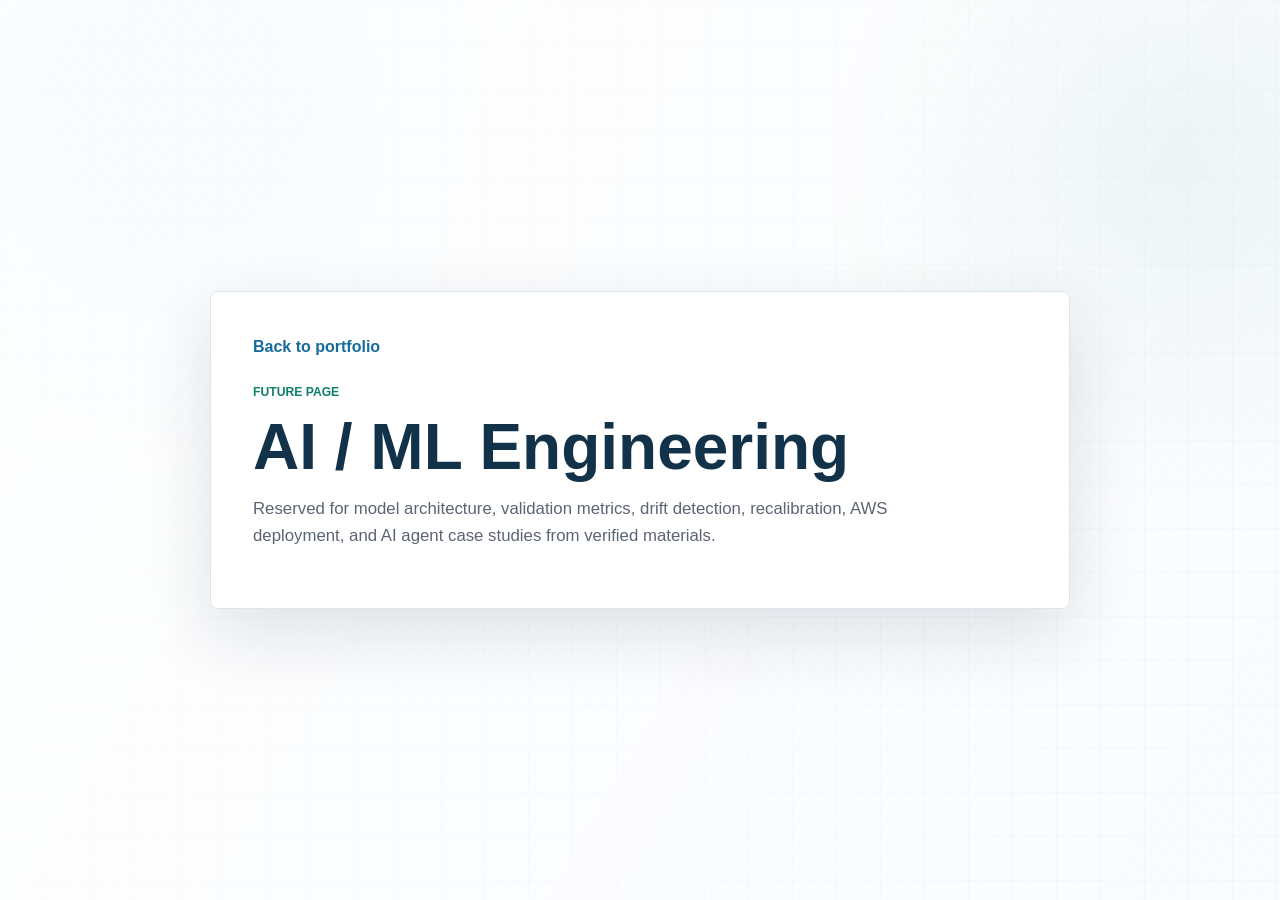
==== pages/ai-ml.html @ 09921981 "Redesign professional portfolio website" ====
<!DOCTYPE html>
<html lang="en">
<head>
  <meta charset="UTF-8" />
  <meta name="viewport" content="width=device-width, initial-scale=1.0" />
  <title>AI / ML Engineering | Jalendar Reddy</title>
  <link rel="stylesheet" href="../styles.css" />
</head>
<body class="detail-page">
  <main class="detail-shell">
    <a class="back-link" href="../index.html#workstreams">Back to portfolio</a>
    <p class="eyebrow">Future page</p>
    <h1>AI / ML Engineering</h1>
    <p>Reserved for model architecture, validation metrics, drift detection, recalibration, AWS deployment, and AI agent case studies from verified materials.</p>
  </main>
</body>
</html>
---- styles.css ----
:root {
  --bg: #f7f9fc;
  --ink: #111827;
  --muted: #5b6472;
  --surface: #ffffff;
  --surface-strong: #eef3f8;
  --line: #dce4ee;
  --navy: #12324a;
  --blue: #176b9c;
  --cyan: #18a4c7;
  --green: #11806a;
  --amber: #c7791f;
  --red: #bd3e43;
  --shadow: 0 24px 70px rgba(16, 37, 58, 0.13);
}

* {
  box-sizing: border-box;
}

html {
  scroll-behavior: smooth;
}

body {
  margin: 0;
  font-family: "Inter", Arial, sans-serif;
  color: var(--ink);
  background:
    radial-gradient(circle at 8% 8%, rgba(24, 164, 199, 0.15), transparent 28%),
    radial-gradient(circle at 92% 18%, rgba(17, 128, 106, 0.12), transparent 25%),
    linear-gradient(90deg, rgba(18, 50, 74, 0.04) 1px, transparent 1px),
    linear-gradient(180deg, rgba(18, 50, 74, 0.04) 1px, transparent 1px),
    var(--bg);
  background-size: auto, auto, 44px 44px, 44px 44px, auto;
  line-height: 1.6;
  overflow-x: hidden;
}

body::before {
  content: "";
  position: fixed;
  inset: 0;
  pointer-events: none;
  background: linear-gradient(120deg, rgba(255, 255, 255, 0.86), rgba(255, 255, 255, 0.38));
  z-index: -1;
}

a {
  color: inherit;
  text-decoration: none;
}

.site-header {
  position: sticky;
  top: 0;
  z-index: 20;
  border-bottom: 1px solid rgba(220, 228, 238, 0.86);
  background: rgba(247, 249, 252, 0.84);
  backdrop-filter: blur(18px);
}

.nav {
  width: min(1200px, calc(100% - 40px));
  min-height: 72px;
  margin: 0 auto;
  display: flex;
  align-items: center;
  justify-content: space-between;
  gap: 24px;
}

.brand {
  display: inline-flex;
  align-items: center;
  gap: 11px;
  color: var(--navy);
  font-weight: 900;
}

.brand-mark {
  width: 38px;
  height: 38px;
  display: grid;
  place-items: center;
  border-radius: 8px;
  color: #fff;
  background: linear-gradient(135deg, var(--navy), var(--blue));
  box-shadow: 0 10px 24px rgba(23, 107, 156, 0.28);
  font-size: 0.82rem;
}

.nav-links {
  display: flex;
  align-items: center;
  gap: 20px;
  color: var(--muted);
  font-size: 0.92rem;
  font-weight: 800;
}

.nav-links a:hover {
  color: var(--blue);
}

.menu-button {
  display: none;
  width: 42px;
  height: 42px;
  border: 1px solid var(--line);
  border-radius: 8px;
  background: var(--surface);
  padding: 10px;
}

.menu-button span {
  display: block;
  height: 2px;
  margin: 5px 0;
  background: var(--navy);
}

.hero {
  width: min(1200px, calc(100% - 40px));
  min-height: calc(100vh - 72px);
  margin: 0 auto;
  padding: 64px 0 44px;
  display: grid;
  grid-template-columns: minmax(0, 1.05fr) minmax(330px, 0.72fr);
  gap: 52px;
  align-items: center;
}

.hero-copy {
  min-width: 0;
}

.eyebrow {
  margin: 0 0 12px;
  color: var(--green);
  font-size: 0.76rem;
  font-weight: 900;
  letter-spacing: 0;
  text-transform: uppercase;
}

h1,
h2,
h3,
p {
  overflow-wrap: anywhere;
}

h1 {
  margin: 0;
  max-width: 900px;
  color: var(--navy);
  font-size: clamp(2.35rem, 5vw, 5rem);
  line-height: 1;
  font-weight: 900;
}

h2 {
  margin: 0;
  color: var(--navy);
  font-size: clamp(1.55rem, 2.8vw, 2.65rem);
  line-height: 1.13;
}

h3 {
  margin: 0;
  color: var(--navy);
  font-size: 1.08rem;
  line-height: 1.25;
}

.hero-summary,
.section-heading p:not(.eyebrow),
.app-copy p {
  color: var(--muted);
}

.hero-summary {
  max-width: 780px;
  margin: 24px 0 0;
  font-size: 1.08rem;
}

.hero-actions {
  display: flex;
  flex-wrap: wrap;
  gap: 12px;
  margin-top: 30px;
}

.btn {
  min-height: 46px;
  display: inline-flex;
  align-items: center;
  justify-content: center;
  padding: 12px 17px;
  border: 1px solid var(--line);
  border-radius: 8px;
  background: #fff;
  color: var(--navy);
  font-weight: 900;
  transition: transform 0.2s ease, box-shadow 0.2s ease, border-color 0.2s ease, background 0.2s ease;
}

.btn:hover {
  transform: translateY(-2px);
  border-color: rgba(23, 107, 156, 0.45);
  box-shadow: var(--shadow);
}

.btn.primary {
  color: #fff;
  border-color: var(--navy);
  background: linear-gradient(135deg, var(--navy), var(--blue));
}

.btn.secondary {
  color: var(--blue);
  background: var(--surface);
}

.btn.ghost {
  color: var(--muted);
}

.portrait-stage {
  min-height: 560px;
  position: relative;
  display: grid;
  place-items: center;
}

.portrait-ring {
  width: min(430px, 86vw);
  aspect-ratio: 0.78;
  padding: 10px;
  border: 1px solid rgba(23, 107, 156, 0.22);
  border-radius: 8px;
  background: linear-gradient(135deg, #fff, #eaf3f8);
  box-shadow: var(--shadow);
  transform: rotate(-1.5deg);
  animation: floatPortrait 7s ease-in-out infinite;
}

.portrait-ring img {
  width: 100%;
  height: 100%;
  display: block;
  object-fit: cover;
  object-position: center 16%;
  border-radius: 8px;
}

.metric-orbit {
  position: absolute;
  width: 150px;
  min-height: 96px;
  padding: 14px;
  border: 1px solid rgba(220, 228, 238, 0.92);
  border-radius: 8px;
  background: rgba(255, 255, 255, 0.94);
  box-shadow: 0 16px 45px rgba(16, 37, 58, 0.16);
}

.metric-orbit strong {
  display: block;
  color: var(--navy);
  font-size: 1.45rem;
  line-height: 1.1;
}

.metric-orbit span {
  display: block;
  margin-top: 7px;
  color: var(--muted);
  font-size: 0.82rem;
  font-weight: 800;
}

.orbit-one {
  top: 88px;
  right: 2px;
  animation: bobOne 6.4s ease-in-out infinite;
}

.orbit-two {
  left: 0;
  bottom: 82px;
  animation: bobTwo 6.8s ease-in-out infinite;
}

.signal-strip,
.section {
  width: min(1200px, calc(100% - 40px));
  margin: 0 auto;
}

.signal-strip {
  display: grid;
  grid-template-columns: repeat(4, minmax(0, 1fr));
  gap: 14px;
  padding: 12px 0 42px;
}

.signal-item,
.workstream-card,
.role-card,
.skill-card,
.credential-card,
.repo-card,
.commit-panel,
.app-showcase,
.contact-panel {
  border: 1px solid rgba(220, 228, 238, 0.94);
  border-radius: 8px;
  background: rgba(255, 255, 255, 0.92);
  box-shadow: var(--shadow);
}

.signal-item {
  min-height: 132px;
  padding: 18px;
}

.signal-item span {
  display: block;
  color: var(--blue);
  font-size: 1.7rem;
  line-height: 1.1;
  font-weight: 900;
}

.signal-item p {
  margin: 10px 0 0;
  color: var(--muted);
  font-size: 0.9rem;
  font-weight: 700;
}

.section {
  padding: 74px 0;
}

.section-heading {
  max-width: 830px;
  margin-bottom: 28px;
}

.section-heading p:not(.eyebrow) {
  margin: 15px 0 0;
}

.workstream-grid,
.repo-grid {
  display: grid;
  grid-template-columns: repeat(4, minmax(0, 1fr));
  gap: 16px;
}

.workstream-card {
  min-height: 284px;
  padding: 22px;
  position: relative;
  overflow: hidden;
  transition: transform 0.25s ease, border-color 0.25s ease;
}

.workstream-card::after {
  content: "";
  position: absolute;
  left: 22px;
  right: 22px;
  bottom: 18px;
  height: 5px;
  border-radius: 999px;
  background: linear-gradient(90deg, var(--green), var(--cyan), var(--amber));
  transform: scaleX(0.34);
  transform-origin: left;
  transition: transform 0.25s ease;
}

.workstream-card:hover {
  transform: translateY(-6px);
  border-color: rgba(23, 107, 156, 0.42);
}

.workstream-card:hover::after {
  transform: scaleX(1);
}

.workstream-card span,
.metric-card span {
  display: inline-flex;
  margin-bottom: 18px;
  color: var(--blue);
  font-weight: 900;
}

.workstream-card p,
.role-card li,
.skill-card p,
.credential-card p,
.credential-card span,
.repo-card p,
.repo-meta,
.commit-card p {
  color: var(--muted);
}

.split-section {
  display: grid;
  grid-template-columns: 0.82fr 1.18fr;
  gap: 42px;
  align-items: start;
}

.sticky-heading {
  position: sticky;
  top: 104px;
}

.timeline {
  display: grid;
  gap: 16px;
}

.role-card,
.skill-card,
.credential-card,
.repo-card {
  padding: 22px;
}

.role-top {
  display: flex;
  justify-content: space-between;
  gap: 16px;
  padding-bottom: 16px;
  border-bottom: 1px solid var(--line);
}

.role-top p {
  margin: 5px 0 0;
  color: var(--blue);
  font-weight: 800;
}

.role-top span {
  flex: 0 0 auto;
  color: var(--muted);
  font-size: 0.9rem;
  font-weight: 800;
}

.role-card ul {
  margin: 16px 0 0;
  padding-left: 19px;
}

.role-card li + li {
  margin-top: 10px;
}

.skill-grid,
.credential-grid {
  display: grid;
  grid-template-columns: repeat(4, minmax(0, 1fr));
  gap: 16px;
}

.skill-card,
.credential-card {
  min-height: 218px;
}

.skill-card p,
.credential-card p {
  margin-bottom: 0;
}

.credential-card span {
  display: block;
  margin-top: 12px;
  font-size: 0.88rem;
  font-weight: 800;
}

.repo-toolbar {
  display: flex;
  align-items: center;
  justify-content: space-between;
  gap: 18px;
  margin-bottom: 16px;
}

.repo-toolbar span {
  color: var(--muted);
  font-size: 0.9rem;
  font-weight: 800;
}

.repo-card {
  min-height: 240px;
  display: flex;
  flex-direction: column;
  justify-content: space-between;
  transition: transform 0.22s ease, border-color 0.22s ease;
}

.repo-card:hover {
  transform: translateY(-4px);
  border-color: rgba(23, 107, 156, 0.4);
}

.repo-card h3 {
  margin-bottom: 10px;
}

.repo-card p {
  margin: 0;
  font-size: 0.92rem;
}

.repo-meta {
  display: flex;
  flex-wrap: wrap;
  gap: 8px;
  margin-top: 18px;
  font-size: 0.78rem;
  font-weight: 900;
}

.repo-meta span {
  padding: 5px 8px;
  border-radius: 999px;
  background: var(--surface-strong);
}

.commit-panel {
  margin-top: 28px;
  padding: 22px;
  display: grid;
  grid-template-columns: minmax(220px, 0.42fr) minmax(0, 1fr);
  gap: 22px;
}

.commit-list {
  display: grid;
  gap: 10px;
}

.commit-card {
  padding: 14px;
  border: 1px solid var(--line);
  border-radius: 8px;
  background: var(--surface-strong);
}

.commit-card a {
  color: var(--navy);
  font-weight: 900;
}

.commit-card p {
  margin: 6px 0 0;
  font-size: 0.9rem;
}

.app-showcase {
  min-height: 420px;
  padding: 30px;
  display: grid;
  grid-template-columns: minmax(240px, 0.42fr) minmax(0, 1fr);
  gap: 34px;
  align-items: center;
  overflow: hidden;
}

.phone-shell {
  width: min(260px, 100%);
  aspect-ratio: 0.48;
  margin: 0 auto;
  padding: 14px;
  border: 10px solid #111827;
  border-radius: 34px;
  background: #111827;
  box-shadow: 0 32px 80px rgba(16, 37, 58, 0.24);
  animation: floatPortrait 7.2s ease-in-out infinite;
}

.phone-top {
  width: 78px;
  height: 7px;
  margin: 0 auto 16px;
  border-radius: 999px;
  background: #2f3b4a;
}

.phone-screen {
  height: calc(100% - 23px);
  display: grid;
  align-content: center;
  justify-items: center;
  padding: 24px;
  border-radius: 22px;
  color: #fff;
  text-align: center;
  background:
    linear-gradient(145deg, rgba(24, 164, 199, 0.32), rgba(17, 128, 106, 0.24)),
    var(--navy);
}

.phone-screen span {
  font-size: 0.78rem;
  font-weight: 900;
  text-transform: uppercase;
}

.phone-screen strong {
  margin-top: 10px;
  font-size: 2rem;
  line-height: 1;
}

.phone-screen p {
  color: rgba(255, 255, 255, 0.74);
  font-size: 0.9rem;
}

.app-copy h3 {
  font-size: 1.4rem;
}

.app-copy .btn {
  margin-top: 12px;
}

.contact-section {
  display: grid;
  grid-template-columns: minmax(0, 1fr) minmax(320px, 0.58fr);
  gap: 34px;
  align-items: center;
  padding-bottom: 90px;
}

.contact-panel {
  padding: 16px;
  display: grid;
  gap: 10px;
}

.contact-panel a {
  min-height: 44px;
  display: flex;
  align-items: center;
  justify-content: space-between;
  padding: 11px 13px;
  border: 1px solid var(--line);
  border-radius: 8px;
  color: var(--navy);
  background: var(--surface-strong);
  font-weight: 900;
}

.contact-panel a:hover {
  border-color: var(--blue);
  color: var(--blue);
}

footer {
  border-top: 1px solid var(--line);
  padding: 24px 20px;
  color: var(--muted);
  text-align: center;
  font-size: 0.92rem;
}

.reveal {
  opacity: 0;
  transform: translateY(24px);
  transition: opacity 0.7s ease, transform 0.7s ease;
}

.reveal.is-visible {
  opacity: 1;
  transform: translateY(0);
}

.detail-page {
  min-height: 100vh;
  display: grid;
  place-items: center;
}

.detail-shell {
  width: min(860px, calc(100% - 40px));
  padding: 42px;
  border: 1px solid var(--line);
  border-radius: 8px;
  background: rgba(255, 255, 255, 0.94);
  box-shadow: var(--shadow);
}

.detail-shell h1 {
  font-size: clamp(2rem, 5vw, 4rem);
}

.detail-shell p:not(.eyebrow) {
  max-width: 680px;
  color: var(--muted);
  font-size: 1.05rem;
}

.back-link {
  display: inline-flex;
  margin-bottom: 24px;
  color: var(--blue);
  font-weight: 900;
}

@keyframes floatPortrait {
  0%,
  100% {
    transform: translateY(0) rotate(-1.5deg);
  }
  50% {
    transform: translateY(-14px) rotate(1deg);
  }
}

@keyframes bobOne {
  0%,
  100% {
    transform: translateY(0);
  }
  50% {
    transform: translateY(16px);
  }
}

@keyframes bobTwo {
  0%,
  100% {
    transform: translateY(0);
  }
  50% {
    transform: translateY(-14px);
  }
}

@media (prefers-reduced-motion: reduce) {
  *,
  *::before,
  *::after {
    animation-duration: 0.001ms !important;
    animation-iteration-count: 1 !important;
    scroll-behavior: auto !important;
    transition-duration: 0.001ms !important;
  }

  .reveal {
    opacity: 1;
    transform: none;
  }
}

@media (max-width: 1040px) {
  .hero,
  .split-section,
  .contact-section,
  .commit-panel,
  .app-showcase {
    grid-template-columns: 1fr;
  }

  .hero {
    min-height: auto;
  }

  .sticky-heading {
    position: static;
  }

  .signal-strip,
  .workstream-grid,
  .skill-grid,
  .credential-grid,
  .repo-grid {
    grid-template-columns: repeat(2, minmax(0, 1fr));
  }
}

@media (max-width: 720px) {
  .nav {
    width: min(100% - 28px, 1200px);
  }

  .menu-button {
    display: block;
  }

  .nav-links {
    position: absolute;
    left: 14px;
    right: 14px;
    top: 72px;
    display: none;
    padding: 14px;
    border: 1px solid var(--line);
    border-radius: 8px;
    background: var(--surface);
    box-shadow: var(--shadow);
  }

  .nav-links.is-open {
    display: grid;
    gap: 8px;
  }

  .nav-links a {
    padding: 9px 10px;
  }

  .hero,
  .signal-strip,
  .section {
    width: min(100% - 28px, 1200px);
  }

  .hero {
    padding-top: 44px;
    gap: 34px;
  }

  h1 {
    width: 100%;
    max-width: min(330px, calc(100vw - 56px));
    font-size: 1.52rem;
    line-height: 1.08;
    overflow-wrap: anywhere;
    word-break: break-word;
  }

  .hero-copy {
    width: 100%;
    max-width: min(330px, calc(100vw - 56px));
    overflow: hidden;
  }

  .hero-summary {
    max-width: min(330px, calc(100vw - 56px));
    font-size: 0.97rem;
    overflow-wrap: anywhere;
  }

  .hero-actions {
    max-width: min(330px, calc(100vw - 56px));
  }

  .portrait-stage {
    min-height: 430px;
    overflow: hidden;
  }

  .metric-orbit {
    width: 118px;
    min-height: 86px;
    padding: 12px;
  }

  .metric-orbit strong {
    font-size: 1.22rem;
  }

  .metric-orbit span {
    font-size: 0.72rem;
  }

  .orbit-one {
    right: 6px;
    top: 42px;
  }

  .orbit-two {
    bottom: 40px;
  }

  .signal-strip,
  .workstream-grid,
  .skill-grid,
  .credential-grid,
  .repo-grid {
    grid-template-columns: 1fr;
  }

  .role-top,
  .repo-toolbar {
    display: grid;
  }

  .role-top span {
    width: max-content;
  }

  .btn {
    width: 100%;
  }

  .detail-shell {
    width: min(100% - 28px, 860px);
    padding: 28px;
  }
}
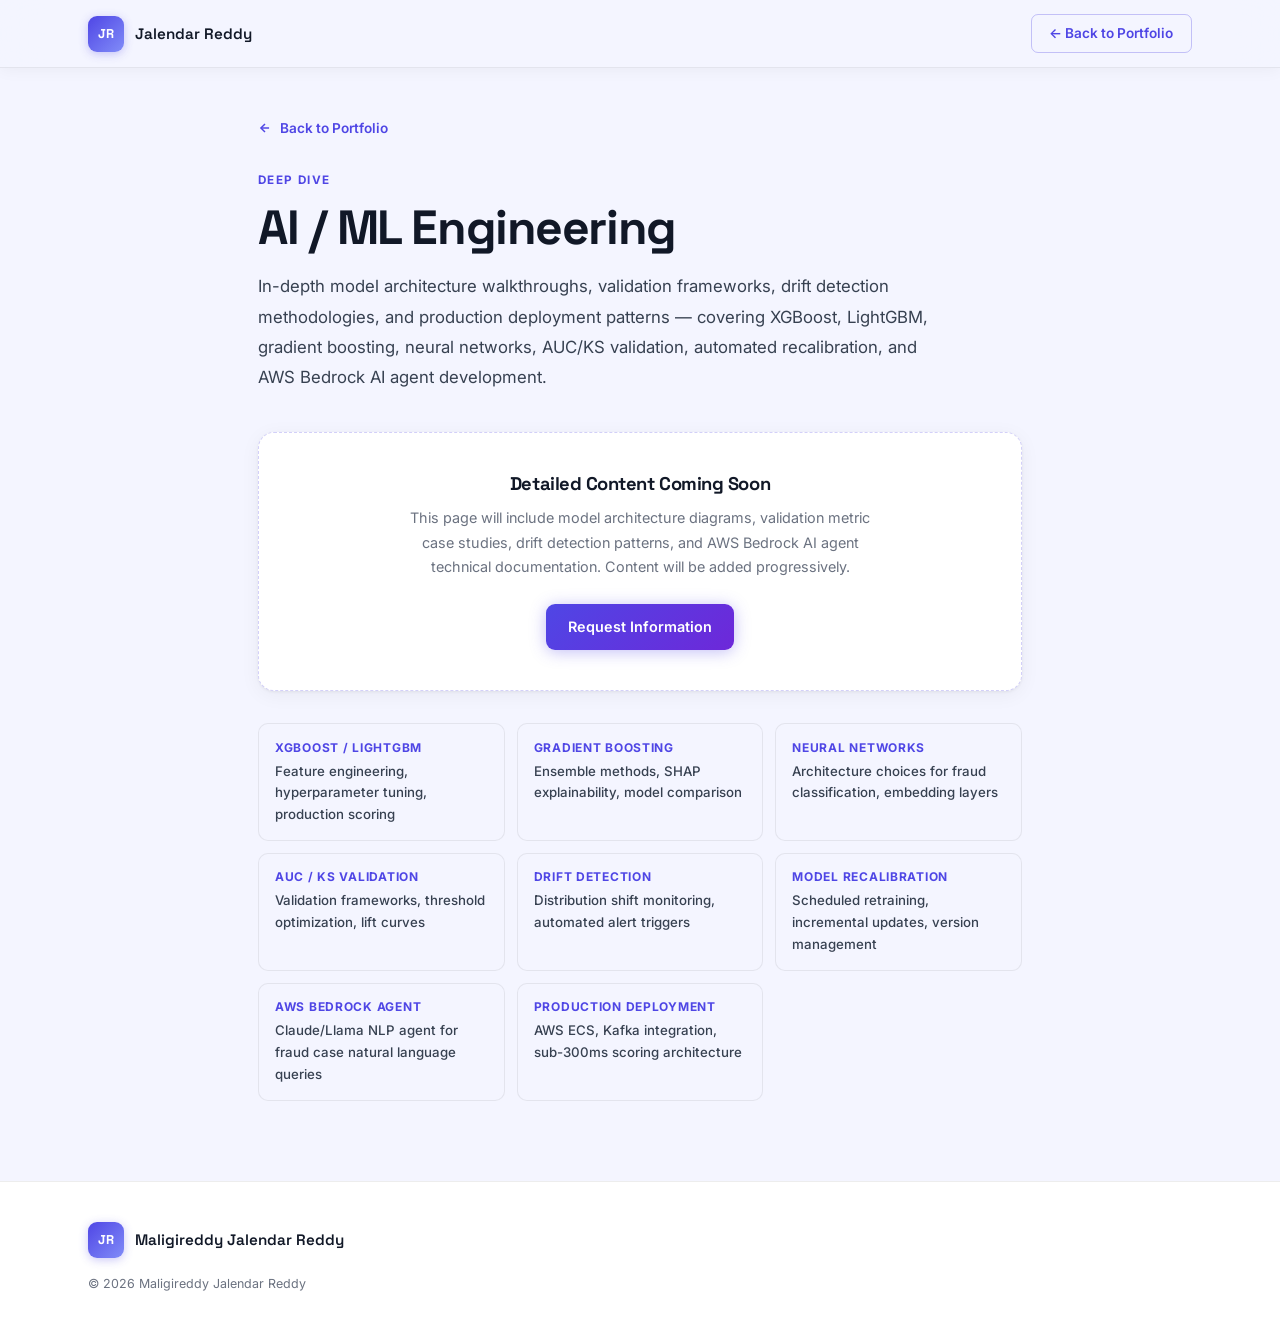
==== commit c54f7f01: "Update the style and cards" ====
--- a/pages/ai-ml.html
+++ b/pages/ai-ml.html
@@ -3,15 +3,101 @@
 <head>
   <meta charset="UTF-8" />
   <meta name="viewport" content="width=device-width, initial-scale=1.0" />
-  <title>AI / ML Engineering | Jalendar Reddy</title>
+  <title>AI / ML Engineering | Maligireddy Jalendar Reddy</title>
+  <meta name="description" content="AI/ML engineering deep dive — XGBoost, LightGBM, neural networks, AUC/KS validation, drift detection, AWS Bedrock AI agents, production ML deployment by Maligireddy Jalendar Reddy." />
+  <link rel="preconnect" href="https://fonts.googleapis.com" />
+  <link rel="preconnect" href="https://fonts.gstatic.com" crossorigin />
+  <link href="https://fonts.googleapis.com/css2?family=Space+Grotesk:wght@400;500;600;700&family=Inter:wght@300;400;500;600&display=swap" rel="stylesheet" />
   <link rel="stylesheet" href="../styles.css" />
+  <style>
+    .page-wrap { max-width: 860px; margin: 0 auto; padding: calc(var(--nav-h) + 3rem) var(--pad) 5rem; }
+    .page-back {
+      display: inline-flex; align-items: center; gap: 0.5rem;
+      font-size: 0.85rem; font-weight: 600; color: var(--accent);
+      margin-bottom: 2rem; transition: opacity 0.2s;
+    }
+    .page-back:hover { opacity: 0.7; }
+    .page-label { font-size: 0.73rem; font-weight: 700; text-transform: uppercase; letter-spacing: 0.12em; color: var(--accent); margin-bottom: 0.6rem; display: block; }
+    .page-wrap h1 { font-size: clamp(2rem, 4vw, 3rem); color: var(--t1); margin-bottom: 1rem; }
+    .page-wrap > p { font-size: 1.05rem; color: var(--t2); line-height: 1.8; margin-bottom: 2.5rem; max-width: 680px; }
+    .coming-card {
+      background: var(--surface); border: 1.5px dashed rgba(79,70,229,0.25);
+      border-radius: 16px; padding: 2.5rem; text-align: center;
+      box-shadow: var(--shadow);
+    }
+    .coming-card h2 { font-size: 1.15rem; color: var(--t1); margin-bottom: 0.75rem; }
+    .coming-card p { font-size: 0.9rem; color: var(--t3); line-height: 1.7; max-width: 480px; margin: 0 auto 1.5rem; }
+    .topic-grid { display: grid; grid-template-columns: repeat(auto-fill, minmax(200px, 1fr)); gap: 0.75rem; margin-top: 2rem; text-align: left; }
+    .topic-item {
+      background: var(--bg); border: 1px solid var(--border); border-radius: 10px; padding: 0.85rem 1rem;
+      font-size: 0.83rem; font-weight: 500; color: var(--t2);
+    }
+    .topic-item strong { display: block; font-size: 0.75rem; color: var(--accent); text-transform: uppercase; letter-spacing: 0.06em; margin-bottom: 0.2rem; }
+  </style>
 </head>
-<body class="detail-page">
-  <main class="detail-shell">
-    <a class="back-link" href="../index.html#workstreams">Back to portfolio</a>
-    <p class="eyebrow">Future page</p>
-    <h1>AI / ML Engineering</h1>
-    <p>Reserved for model architecture, validation metrics, drift detection, recalibration, AWS deployment, and AI agent case studies from verified materials.</p>
+<body>
+
+  <nav class="navbar scrolled">
+    <div class="nav-inner">
+      <a href="../index.html" class="nav-brand">
+        <div class="nav-logo">JR</div>
+        <span>Jalendar Reddy</span>
+      </a>
+      <div class="nav-end">
+        <a href="../index.html" class="nav-download">← Back to Portfolio</a>
+      </div>
+    </div>
+  </nav>
+
+  <main>
+    <div class="page-wrap">
+      <a href="../index.html#about" class="page-back">
+        <svg width="14" height="14" viewBox="0 0 24 24" fill="none" stroke="currentColor" stroke-width="2.5"><line x1="19" y1="12" x2="5" y2="12"/><polyline points="12 19 5 12 12 5"/></svg>
+        Back to Portfolio
+      </a>
+
+      <span class="page-label">Deep Dive</span>
+      <h1>AI / ML Engineering</h1>
+      <p>
+        In-depth model architecture walkthroughs, validation frameworks, drift detection methodologies,
+        and production deployment patterns — covering XGBoost, LightGBM, gradient boosting, neural networks,
+        AUC/KS validation, automated recalibration, and AWS Bedrock AI agent development.
+      </p>
+
+      <div class="coming-card">
+        <h2>Detailed Content Coming Soon</h2>
+        <p>
+          This page will include model architecture diagrams, validation metric case studies,
+          drift detection patterns, and AWS Bedrock AI agent technical documentation.
+          Content will be added progressively.
+        </p>
+        <a href="mailto:jmaligireddy97@gmail.com" class="btn-primary" style="width:fit-content;margin:0 auto;">
+          Request Information
+        </a>
+      </div>
+
+      <div class="topic-grid">
+        <div class="topic-item"><strong>XGBoost / LightGBM</strong>Feature engineering, hyperparameter tuning, production scoring</div>
+        <div class="topic-item"><strong>Gradient Boosting</strong>Ensemble methods, SHAP explainability, model comparison</div>
+        <div class="topic-item"><strong>Neural Networks</strong>Architecture choices for fraud classification, embedding layers</div>
+        <div class="topic-item"><strong>AUC / KS Validation</strong>Validation frameworks, threshold optimization, lift curves</div>
+        <div class="topic-item"><strong>Drift Detection</strong>Distribution shift monitoring, automated alert triggers</div>
+        <div class="topic-item"><strong>Model Recalibration</strong>Scheduled retraining, incremental updates, version management</div>
+        <div class="topic-item"><strong>AWS Bedrock Agent</strong>Claude/Llama NLP agent for fraud case natural language queries</div>
+        <div class="topic-item"><strong>Production Deployment</strong>AWS ECS, Kafka integration, sub-300ms scoring architecture</div>
+      </div>
+    </div>
   </main>
+
+  <footer class="footer" style="margin-top:0;">
+    <div class="container">
+      <div class="footer-inner">
+        <div class="footer-brand"><div class="nav-logo">JR</div><span>Maligireddy Jalendar Reddy</span></div>
+        <p class="footer-copy">© <span id="year"></span> Maligireddy Jalendar Reddy</p>
+      </div>
+    </div>
+  </footer>
+
+  <script>var yr=document.getElementById('year');if(yr)yr.textContent=new Date().getFullYear();</script>
 </body>
 </html>
--- a/styles.css
+++ b/styles.css
@@ -1,918 +1,664 @@
+/* ─── DESIGN TOKENS ─────────────────────────────────────── */
 :root {
-  --bg: #f7f9fc;
-  --ink: #111827;
-  --muted: #5b6472;
-  --surface: #ffffff;
-  --surface-strong: #eef3f8;
-  --line: #dce4ee;
-  --navy: #12324a;
-  --blue: #176b9c;
-  --cyan: #18a4c7;
-  --green: #11806a;
-  --amber: #c7791f;
-  --red: #bd3e43;
-  --shadow: 0 24px 70px rgba(16, 37, 58, 0.13);
-}
-
-* {
-  box-sizing: border-box;
-}
-
-html {
-  scroll-behavior: smooth;
-}
-
+  --bg:       #f4f5ff;
+  --bg-alt:   #ffffff;
+  --surface:  #ffffff;
+  --border:   rgba(0,0,0,0.07);
+  --border-h: rgba(79,70,229,0.28);
+
+  --accent:   #4f46e5;
+  --accent-l: #818cf8;
+  --accent-g: rgba(79,70,229,0.07);
+  --cyan:     #0369a1;
+  --green:    #16a34a;
+
+  --t1: #111827;
+  --t2: #374151;
+  --t3: #6b7280;
+
+  --shadow:   0 1px 3px rgba(0,0,0,0.06), 0 4px 20px rgba(0,0,0,0.05);
+  --shadow-h: 0 4px 6px rgba(0,0,0,0.07), 0 10px 30px rgba(0,0,0,0.09);
+
+  --nav-h: 68px;
+  --mw:    1200px;
+  --pad:   clamp(1.25rem, 5vw, 3rem);
+  --sec:   clamp(4rem, 7vw, 6.5rem);
+
+  --ease: cubic-bezier(0.16, 1, 0.3, 1);
+}
+
+/* ─── RESET ─────────────────────────────────────────────── */
+*, *::before, *::after { box-sizing: border-box; margin: 0; padding: 0; }
+html { scroll-behavior: smooth; scroll-padding-top: var(--nav-h); font-size: 16px; }
 body {
-  margin: 0;
-  font-family: "Inter", Arial, sans-serif;
-  color: var(--ink);
-  background:
-    radial-gradient(circle at 8% 8%, rgba(24, 164, 199, 0.15), transparent 28%),
-    radial-gradient(circle at 92% 18%, rgba(17, 128, 106, 0.12), transparent 25%),
-    linear-gradient(90deg, rgba(18, 50, 74, 0.04) 1px, transparent 1px),
-    linear-gradient(180deg, rgba(18, 50, 74, 0.04) 1px, transparent 1px),
-    var(--bg);
-  background-size: auto, auto, 44px 44px, 44px 44px, auto;
-  line-height: 1.6;
+  background: var(--bg);
+  color: var(--t1);
+  font-family: 'Inter', system-ui, sans-serif;
+  font-size: 1rem;
+  line-height: 1.65;
   overflow-x: hidden;
-}
-
-body::before {
-  content: "";
-  position: fixed;
-  inset: 0;
-  pointer-events: none;
-  background: linear-gradient(120deg, rgba(255, 255, 255, 0.86), rgba(255, 255, 255, 0.38));
-  z-index: -1;
-}
-
-a {
-  color: inherit;
-  text-decoration: none;
-}
-
-.site-header {
-  position: sticky;
-  top: 0;
-  z-index: 20;
-  border-bottom: 1px solid rgba(220, 228, 238, 0.86);
-  background: rgba(247, 249, 252, 0.84);
-  backdrop-filter: blur(18px);
-}
-
-.nav {
-  width: min(1200px, calc(100% - 40px));
-  min-height: 72px;
-  margin: 0 auto;
-  display: flex;
-  align-items: center;
-  justify-content: space-between;
-  gap: 24px;
-}
-
-.brand {
-  display: inline-flex;
-  align-items: center;
-  gap: 11px;
-  color: var(--navy);
-  font-weight: 900;
-}
-
-.brand-mark {
-  width: 38px;
-  height: 38px;
-  display: grid;
-  place-items: center;
-  border-radius: 8px;
-  color: #fff;
-  background: linear-gradient(135deg, var(--navy), var(--blue));
-  box-shadow: 0 10px 24px rgba(23, 107, 156, 0.28);
-  font-size: 0.82rem;
-}
-
-.nav-links {
-  display: flex;
-  align-items: center;
-  gap: 20px;
-  color: var(--muted);
-  font-size: 0.92rem;
-  font-weight: 800;
-}
-
-.nav-links a:hover {
-  color: var(--blue);
-}
-
-.menu-button {
-  display: none;
-  width: 42px;
-  height: 42px;
-  border: 1px solid var(--line);
-  border-radius: 8px;
+  -webkit-font-smoothing: antialiased;
+}
+a { color: inherit; text-decoration: none; }
+img { display: block; max-width: 100%; }
+::-webkit-scrollbar { width: 5px; }
+::-webkit-scrollbar-track { background: #f0f0ff; }
+::-webkit-scrollbar-thumb { background: #c7d2fe; border-radius: 999px; }
+::-webkit-scrollbar-thumb:hover { background: var(--accent-l); }
+
+/* ─── TYPOGRAPHY ─────────────────────────────────────────── */
+h1,h2,h3,h4,h5 { font-family: 'Space Grotesk', system-ui, sans-serif; line-height: 1.15; font-weight: 700; overflow-wrap: anywhere; }
+h1 { font-size: clamp(2.4rem, 5vw, 4rem); letter-spacing: -0.03em; }
+h2 { font-size: clamp(1.7rem, 3vw, 2.4rem); letter-spacing: -0.025em; }
+h3 { font-size: 1.08rem; }
+h4 { font-size: 0.75rem; font-weight: 700; text-transform: uppercase; letter-spacing: 0.09em; color: var(--cyan); }
+
+/* ─── CONTAINER ──────────────────────────────────────────── */
+.container { max-width: var(--mw); margin: 0 auto; padding: 0 var(--pad); }
+
+/* ─── NAVBAR ─────────────────────────────────────────────── */
+.navbar {
+  position: fixed; top: 0; left: 0; right: 0;
+  height: var(--nav-h); z-index: 100;
+  transition: background 0.3s, box-shadow 0.3s, border-color 0.3s;
+  border-bottom: 1px solid transparent;
+}
+.navbar.scrolled {
+  background: rgba(244,245,255,0.92);
+  backdrop-filter: blur(20px);
+  -webkit-backdrop-filter: blur(20px);
+  border-bottom-color: var(--border);
+  box-shadow: 0 1px 16px rgba(0,0,0,0.05);
+}
+.nav-inner {
+  display: flex; align-items: center; justify-content: space-between;
+  height: 100%; max-width: var(--mw); margin: 0 auto; padding: 0 var(--pad); gap: 1rem;
+}
+.nav-brand {
+  display: flex; align-items: center; gap: 0.7rem;
+  font-family: 'Space Grotesk', sans-serif; font-weight: 600; font-size: 0.95rem;
+  color: var(--t1); flex-shrink: 0;
+}
+.nav-logo {
+  width: 36px; height: 36px; border-radius: 9px;
+  background: linear-gradient(135deg, var(--accent), var(--accent-l));
+  display: grid; place-items: center;
+  font-family: 'Space Grotesk', sans-serif; font-weight: 700; font-size: 0.8rem;
+  color: #fff; flex-shrink: 0;
+  box-shadow: 0 2px 10px rgba(79,70,229,0.3);
+}
+.nav-links { display: flex; align-items: center; gap: 0.1rem; }
+.nav-link {
+  font-size: 0.875rem; font-weight: 500; color: var(--t3);
+  padding: 0.45rem 0.9rem; border-radius: 7px;
+  transition: color 0.2s, background 0.2s;
+}
+.nav-link:hover { color: var(--accent); background: var(--accent-g); }
+.nav-end { display: flex; align-items: center; gap: 0.75rem; }
+.nav-download {
+  font-size: 0.85rem; font-weight: 600; color: var(--accent);
+  border: 1.5px solid rgba(79,70,229,0.3); padding: 0.45rem 1.1rem; border-radius: 7px;
+  transition: background 0.2s, border-color 0.2s, box-shadow 0.2s;
+}
+.nav-download:hover { background: var(--accent-g); box-shadow: 0 0 0 3px rgba(79,70,229,0.1); }
+.nav-burger {
+  display: none; flex-direction: column; justify-content: center; gap: 5px;
+  width: 36px; height: 36px; background: none; border: 1px solid var(--border);
+  border-radius: 7px; cursor: pointer; padding: 8px;
+}
+.nav-burger span { display: block; height: 1.5px; background: var(--t2); border-radius: 2px; transition: transform 0.3s, opacity 0.3s; }
+.nav-burger.open span:nth-child(1) { transform: translateY(6.5px) rotate(45deg); }
+.nav-burger.open span:nth-child(2) { opacity: 0; transform: scaleX(0); }
+.nav-burger.open span:nth-child(3) { transform: translateY(-6.5px) rotate(-45deg); }
+
+/* ─── HERO ───────────────────────────────────────────────── */
+.hero {
+  position: relative; min-height: 100vh; display: flex; align-items: center;
+  padding-top: var(--nav-h); overflow: hidden;
+  background: linear-gradient(145deg, #eef0ff 0%, #f4f5ff 40%, #e8f4ff 100%);
+}
+#particleCanvas {
+  position: absolute; inset: 0; width: 100%; height: 100%; pointer-events: none; opacity: 0.7;
+}
+.hero-inner {
+  position: relative; z-index: 1;
+  display: grid; grid-template-columns: 1fr auto; gap: 3.5rem; align-items: center;
+  max-width: var(--mw); margin: 0 auto;
+  padding: clamp(3rem, 6vw, 5rem) var(--pad); width: 100%;
+}
+.hero-badge {
+  display: inline-flex; align-items: center; gap: 0.6rem;
+  border: 1.5px solid rgba(79,70,229,0.2); background: rgba(79,70,229,0.06);
+  color: var(--accent); font-size: 0.8rem; font-weight: 500;
+  padding: 0.4rem 0.9rem; border-radius: 999px; margin-bottom: 1.5rem; width: fit-content;
+}
+.badge-dot {
+  width: 7px; height: 7px; border-radius: 50%; background: var(--green); flex-shrink: 0;
+  animation: badge-pulse 2.2s ease-in-out infinite;
+}
+@keyframes badge-pulse {
+  0%,100% { box-shadow: 0 0 0 0 rgba(22,163,74,0.4); }
+  50%       { box-shadow: 0 0 0 5px rgba(22,163,74,0); }
+}
+.hero-name { display: flex; flex-direction: column; margin-bottom: 1rem; color: var(--t1); }
+.name-accent {
+  background: linear-gradient(130deg, var(--accent), #7c3aed);
+  -webkit-background-clip: text; -webkit-text-fill-color: transparent; background-clip: text;
+}
+.hero-role { font-size: clamp(1rem, 1.8vw, 1.2rem); color: var(--t2); margin-bottom: 1.5rem; font-weight: 400; }
+.role-cycle { color: var(--accent); font-weight: 600; display: inline-block; transition: opacity 0.35s, transform 0.35s; }
+.hero-bio { font-size: clamp(0.95rem, 1.4vw, 1.05rem); color: var(--t2); line-height: 1.78; margin-bottom: 2rem; max-width: 560px; }
+.hero-bio strong { color: var(--t1); font-weight: 600; }
+
+/* Buttons */
+.hero-actions { display: flex; flex-wrap: wrap; gap: 0.75rem; margin-bottom: 2.5rem; }
+.btn-primary {
+  display: inline-flex; align-items: center; gap: 0.45rem;
+  background: linear-gradient(135deg, var(--accent), #6d28d9);
+  color: #fff; font-weight: 600; font-size: 0.9rem;
+  padding: 0.7rem 1.4rem; border-radius: 9px;
+  transition: transform 0.2s var(--ease), box-shadow 0.2s;
+  box-shadow: 0 2px 16px rgba(79,70,229,0.35);
+}
+.btn-primary:hover { transform: translateY(-2px); box-shadow: 0 6px 24px rgba(79,70,229,0.42); }
+.btn-secondary {
+  display: inline-flex; align-items: center; gap: 0.45rem; color: var(--accent);
+  font-weight: 500; font-size: 0.9rem; padding: 0.7rem 1.25rem; border-radius: 9px;
+  border: 1.5px solid rgba(79,70,229,0.25); background: rgba(79,70,229,0.04);
+  transition: background 0.2s, border-color 0.2s, transform 0.2s, box-shadow 0.2s;
+}
+.btn-secondary:hover { background: var(--accent-g); border-color: rgba(79,70,229,0.4); transform: translateY(-1px); box-shadow: 0 0 0 3px rgba(79,70,229,0.08); }
+
+/* Hero stats */
+.hero-stats {
+  display: flex; align-items: center; background: var(--surface);
+  border: 1px solid var(--border); border-radius: 14px;
+  overflow: hidden; width: fit-content; box-shadow: var(--shadow);
+}
+.hstat { padding: 0.9rem 1.3rem; text-align: center; }
+.hstat-sep { width: 1px; background: var(--border); align-self: stretch; }
+.hstat-num {
+  display: block; font-family: 'Space Grotesk', sans-serif;
+  font-size: 1.4rem; font-weight: 700; color: var(--accent); line-height: 1; margin-bottom: 0.3rem;
+}
+.hstat-lbl { display: block; font-size: 0.67rem; color: var(--t3); font-weight: 500; text-transform: uppercase; letter-spacing: 0.07em; white-space: nowrap; }
+
+/* ─── HERO BLOB ANIMATIONS ───────────────────────────────── */
+.hero-blob {
+  position: absolute; border-radius: 50%; filter: blur(80px);
+  pointer-events: none; will-change: transform;
+  animation: blob-drift ease-in-out infinite;
+}
+.blob-1 {
+  width: 520px; height: 520px;
+  background: radial-gradient(circle, rgba(79,70,229,0.18) 0%, transparent 70%);
+  top: -130px; right: 8%; animation-duration: 14s;
+}
+.blob-2 {
+  width: 380px; height: 380px;
+  background: radial-gradient(circle, rgba(109,40,217,0.13) 0%, transparent 70%);
+  bottom: 4%; left: 4%; animation-duration: 18s; animation-delay: -3s;
+}
+.blob-3 {
+  width: 260px; height: 260px;
+  background: radial-gradient(circle, rgba(14,165,233,0.11) 0%, transparent 70%);
+  top: 38%; left: 38%; animation-duration: 11s; animation-delay: -7s;
+}
+@keyframes blob-drift {
+  0%,100% { transform: translate(0,0) scale(1); }
+  33%      { transform: translate(26px,-20px) scale(1.07); }
+  66%      { transform: translate(-18px,26px) scale(0.93); }
+}
+
+/* ─── ORBIT PHOTO ────────────────────────────────────────── */
+.hero-visual { display: flex; align-items: center; justify-content: center; }
+.orbit-zone {
+  position: relative; width: 420px; height: 420px;
+  display: flex; align-items: center; justify-content: center; flex-shrink: 0;
+}
+.photo-wrap { position: relative; width: 260px; height: 260px; z-index: 2; }
+.photo-ring {
+  position: absolute; border-radius: 50%; border: 1.5px dashed;
+  pointer-events: none; animation: spin linear infinite;
+}
+.photo-ring.r1 { inset: -20px; border-color: rgba(79,70,229,0.15); animation-duration: 30s; }
+.photo-ring.r2 { inset: -8px;  border-color: rgba(109,40,217,0.12); animation-duration: 20s; animation-direction: reverse; }
+@keyframes spin { to { transform: rotate(360deg); } }
+.photo-frame {
+  position: absolute; inset: 0; border-radius: 50%;
+  padding: 3px; background: linear-gradient(135deg, var(--accent), #7c3aed);
+  box-shadow: 0 8px 32px rgba(79,70,229,0.25);
+}
+.photo-frame img { width: 100%; height: 100%; border-radius: 50%; object-fit: cover; object-position: center 10%; background: #e8e8ff; display: block; }
+
+/* Orbit badges - positioned by JS */
+.orbit-badge {
+  position: absolute;
   background: var(--surface);
-  padding: 10px;
-}
-
-.menu-button span {
-  display: block;
-  height: 2px;
-  margin: 5px 0;
-  background: var(--navy);
-}
-
-.hero {
-  width: min(1200px, calc(100% - 40px));
-  min-height: calc(100vh - 72px);
-  margin: 0 auto;
-  padding: 64px 0 44px;
-  display: grid;
-  grid-template-columns: minmax(0, 1.05fr) minmax(330px, 0.72fr);
-  gap: 52px;
-  align-items: center;
-}
-
-.hero-copy {
-  min-width: 0;
-}
-
-.eyebrow {
-  margin: 0 0 12px;
-  color: var(--green);
-  font-size: 0.76rem;
-  font-weight: 900;
-  letter-spacing: 0;
-  text-transform: uppercase;
-}
-
-h1,
-h2,
-h3,
-p {
-  overflow-wrap: anywhere;
-}
-
-h1 {
-  margin: 0;
-  max-width: 900px;
-  color: var(--navy);
-  font-size: clamp(2.35rem, 5vw, 5rem);
-  line-height: 1;
-  font-weight: 900;
-}
-
-h2 {
-  margin: 0;
-  color: var(--navy);
-  font-size: clamp(1.55rem, 2.8vw, 2.65rem);
-  line-height: 1.13;
-}
-
-h3 {
-  margin: 0;
-  color: var(--navy);
-  font-size: 1.08rem;
-  line-height: 1.25;
-}
-
-.hero-summary,
-.section-heading p:not(.eyebrow),
-.app-copy p {
-  color: var(--muted);
-}
-
-.hero-summary {
-  max-width: 780px;
-  margin: 24px 0 0;
-  font-size: 1.08rem;
-}
-
-.hero-actions {
-  display: flex;
-  flex-wrap: wrap;
-  gap: 12px;
-  margin-top: 30px;
-}
-
-.btn {
-  min-height: 46px;
-  display: inline-flex;
-  align-items: center;
-  justify-content: center;
-  padding: 12px 17px;
-  border: 1px solid var(--line);
-  border-radius: 8px;
-  background: #fff;
-  color: var(--navy);
-  font-weight: 900;
-  transition: transform 0.2s ease, box-shadow 0.2s ease, border-color 0.2s ease, background 0.2s ease;
-}
-
-.btn:hover {
-  transform: translateY(-2px);
-  border-color: rgba(23, 107, 156, 0.45);
+  border: 1px solid var(--border);
+  box-shadow: 0 2px 10px rgba(0,0,0,0.08);
+  color: var(--t2); font-size: 0.7rem; font-weight: 600;
+  padding: 0.28rem 0.72rem; border-radius: 999px;
+  white-space: nowrap; pointer-events: none;
+  transition: opacity 0.5s ease;
+  z-index: 3;
+}
+
+/* ─── SECTION BASE ───────────────────────────────────────── */
+.section { padding: var(--sec) 0; }
+.bg-alt { background: var(--bg-alt); }
+.section-head { margin-bottom: 2.75rem; }
+.section-tag { display: block; font-size: 0.72rem; font-weight: 700; text-transform: uppercase; letter-spacing: 0.12em; color: var(--accent); margin-bottom: 0.6rem; }
+.section-head h2 { color: var(--t1); }
+.section-sub { margin-top: 0.6rem; font-size: 0.9rem; color: var(--t3); }
+
+/* ─── ABOUT ──────────────────────────────────────────────── */
+.about-layout { display: grid; grid-template-columns: 1fr 1fr; gap: 3.5rem; align-items: start; }
+.about-text { display: flex; flex-direction: column; gap: 1.1rem; }
+.about-text p { color: var(--t2); font-size: 1rem; line-height: 1.82; }
+.about-pills { display: flex; flex-wrap: wrap; gap: 0.5rem; margin-top: 0.4rem; }
+.about-pills span {
+  font-size: 0.77rem; font-weight: 600; color: var(--accent);
+  background: var(--accent-g); border: 1px solid rgba(79,70,229,0.18);
+  padding: 0.3rem 0.75rem; border-radius: 999px;
+}
+.expertise-grid { display: grid; grid-template-columns: 1fr 1fr; gap: 1rem; }
+.exp-card {
+  background: var(--surface); border: 1px solid var(--border); border-radius: 14px; padding: 1.25rem;
+  box-shadow: var(--shadow); transition: border-color 0.25s, box-shadow 0.3s var(--ease), transform 0.3s var(--ease);
+}
+.exp-card:hover { border-color: var(--border-h); box-shadow: var(--shadow-h); transform: translateY(-2px); }
+.exp-icon {
+  width: 40px; height: 40px; border-radius: 10px; background: var(--accent-g);
+  display: grid; place-items: center; color: var(--accent); margin-bottom: 0.85rem;
+}
+.exp-card h3 { font-size: 0.92rem; color: var(--t1); margin-bottom: 0.45rem; }
+.exp-card p { font-size: 0.82rem; color: var(--t3); line-height: 1.62; margin-bottom: 0.75rem; }
+.exp-link { font-size: 0.8rem; font-weight: 600; color: var(--accent); transition: opacity 0.2s; }
+.exp-link:hover { opacity: 0.7; }
+
+/* ─── EXPERIENCE FLIP CARDS ──────────────────────────────── */
+.exp-timeline { display: flex; flex-direction: column; gap: 2rem; }
+
+.flip-card {
+  perspective: 1400px;
+  height: 470px;
+  position: relative;
+}
+.flip-card.flip-lg { height: 640px; }
+
+.flip-inner {
+  position: absolute; inset: 0;
+  transform-style: preserve-3d;
+  transition: transform 0.7s cubic-bezier(0.4, 0, 0.2, 1);
+}
+.flip-card.flipped .flip-inner { transform: rotateY(180deg); }
+
+.flip-front, .flip-back {
+  position: absolute; inset: 0;
+  backface-visibility: hidden;
+  -webkit-backface-visibility: hidden;
+  border-radius: 16px;
+  background: var(--surface);
+  border: 1px solid var(--border);
   box-shadow: var(--shadow);
-}
-
-.btn.primary {
-  color: #fff;
-  border-color: var(--navy);
-  background: linear-gradient(135deg, var(--navy), var(--blue));
-}
-
-.btn.secondary {
-  color: var(--blue);
-  background: var(--surface);
-}
-
-.btn.ghost {
-  color: var(--muted);
-}
-
-.portrait-stage {
-  min-height: 560px;
-  position: relative;
-  display: grid;
-  place-items: center;
-}
-
-.portrait-ring {
-  width: min(430px, 86vw);
-  aspect-ratio: 0.78;
-  padding: 10px;
-  border: 1px solid rgba(23, 107, 156, 0.22);
-  border-radius: 8px;
-  background: linear-gradient(135deg, #fff, #eaf3f8);
-  box-shadow: var(--shadow);
-  transform: rotate(-1.5deg);
-  animation: floatPortrait 7s ease-in-out infinite;
-}
-
-.portrait-ring img {
-  width: 100%;
-  height: 100%;
-  display: block;
-  object-fit: cover;
-  object-position: center 16%;
-  border-radius: 8px;
-}
-
-.metric-orbit {
-  position: absolute;
-  width: 150px;
-  min-height: 96px;
-  padding: 14px;
-  border: 1px solid rgba(220, 228, 238, 0.92);
-  border-radius: 8px;
-  background: rgba(255, 255, 255, 0.94);
-  box-shadow: 0 16px 45px rgba(16, 37, 58, 0.16);
-}
-
-.metric-orbit strong {
-  display: block;
-  color: var(--navy);
-  font-size: 1.45rem;
-  line-height: 1.1;
-}
-
-.metric-orbit span {
-  display: block;
-  margin-top: 7px;
-  color: var(--muted);
-  font-size: 0.82rem;
-  font-weight: 800;
-}
-
-.orbit-one {
-  top: 88px;
-  right: 2px;
-  animation: bobOne 6.4s ease-in-out infinite;
-}
-
-.orbit-two {
-  left: 0;
-  bottom: 82px;
-  animation: bobTwo 6.8s ease-in-out infinite;
-}
-
-.signal-strip,
-.section {
-  width: min(1200px, calc(100% - 40px));
-  margin: 0 auto;
-}
-
-.signal-strip {
-  display: grid;
-  grid-template-columns: repeat(4, minmax(0, 1fr));
-  gap: 14px;
-  padding: 12px 0 42px;
-}
-
-.signal-item,
-.workstream-card,
-.role-card,
-.skill-card,
-.credential-card,
-.repo-card,
-.commit-panel,
-.app-showcase,
-.contact-panel {
-  border: 1px solid rgba(220, 228, 238, 0.94);
-  border-radius: 8px;
-  background: rgba(255, 255, 255, 0.92);
-  box-shadow: var(--shadow);
-}
-
-.signal-item {
-  min-height: 132px;
-  padding: 18px;
-}
-
-.signal-item span {
-  display: block;
-  color: var(--blue);
-  font-size: 1.7rem;
-  line-height: 1.1;
-  font-weight: 900;
-}
-
-.signal-item p {
-  margin: 10px 0 0;
-  color: var(--muted);
-  font-size: 0.9rem;
-  font-weight: 700;
-}
-
-.section {
-  padding: 74px 0;
-}
-
-.section-heading {
-  max-width: 830px;
-  margin-bottom: 28px;
-}
-
-.section-heading p:not(.eyebrow) {
-  margin: 15px 0 0;
-}
-
-.workstream-grid,
-.repo-grid {
-  display: grid;
-  grid-template-columns: repeat(4, minmax(0, 1fr));
-  gap: 16px;
-}
-
-.workstream-card {
-  min-height: 284px;
-  padding: 22px;
-  position: relative;
+  padding: 1.75rem;
   overflow: hidden;
-  transition: transform 0.25s ease, border-color 0.25s ease;
-}
-
-.workstream-card::after {
-  content: "";
-  position: absolute;
-  left: 22px;
-  right: 22px;
-  bottom: 18px;
-  height: 5px;
-  border-radius: 999px;
-  background: linear-gradient(90deg, var(--green), var(--cyan), var(--amber));
-  transform: scaleX(0.34);
-  transform-origin: left;
-  transition: transform 0.25s ease;
-}
-
-.workstream-card:hover {
-  transform: translateY(-6px);
-  border-color: rgba(23, 107, 156, 0.42);
-}
-
-.workstream-card:hover::after {
-  transform: scaleX(1);
-}
-
-.workstream-card span,
-.metric-card span {
-  display: inline-flex;
-  margin-bottom: 18px;
-  color: var(--blue);
-  font-weight: 900;
-}
-
-.workstream-card p,
-.role-card li,
-.skill-card p,
-.credential-card p,
-.credential-card span,
-.repo-card p,
-.repo-meta,
-.commit-card p {
-  color: var(--muted);
-}
-
-.split-section {
-  display: grid;
-  grid-template-columns: 0.82fr 1.18fr;
-  gap: 42px;
-  align-items: start;
-}
-
-.sticky-heading {
-  position: sticky;
-  top: 104px;
-}
-
-.timeline {
-  display: grid;
-  gap: 16px;
-}
-
-.role-card,
-.skill-card,
-.credential-card,
-.repo-card {
-  padding: 22px;
-}
-
-.role-top {
-  display: flex;
-  justify-content: space-between;
-  gap: 16px;
-  padding-bottom: 16px;
-  border-bottom: 1px solid var(--line);
-}
-
-.role-top p {
-  margin: 5px 0 0;
-  color: var(--blue);
-  font-weight: 800;
-}
-
-.role-top span {
-  flex: 0 0 auto;
-  color: var(--muted);
-  font-size: 0.9rem;
-  font-weight: 800;
-}
-
-.role-card ul {
-  margin: 16px 0 0;
-  padding-left: 19px;
-}
-
-.role-card li + li {
-  margin-top: 10px;
-}
-
-.skill-grid,
-.credential-grid {
-  display: grid;
-  grid-template-columns: repeat(4, minmax(0, 1fr));
-  gap: 16px;
-}
-
-.skill-card,
-.credential-card {
-  min-height: 218px;
-}
-
-.skill-card p,
-.credential-card p {
-  margin-bottom: 0;
-}
-
-.credential-card span {
-  display: block;
-  margin-top: 12px;
-  font-size: 0.88rem;
-  font-weight: 800;
-}
-
-.repo-toolbar {
-  display: flex;
-  align-items: center;
-  justify-content: space-between;
-  gap: 18px;
-  margin-bottom: 16px;
-}
-
-.repo-toolbar span {
-  color: var(--muted);
-  font-size: 0.9rem;
-  font-weight: 800;
-}
-
-.repo-card {
-  min-height: 240px;
-  display: flex;
-  flex-direction: column;
-  justify-content: space-between;
-  transition: transform 0.22s ease, border-color 0.22s ease;
-}
-
-.repo-card:hover {
-  transform: translateY(-4px);
-  border-color: rgba(23, 107, 156, 0.4);
-}
-
-.repo-card h3 {
-  margin-bottom: 10px;
-}
-
-.repo-card p {
-  margin: 0;
-  font-size: 0.92rem;
-}
-
-.repo-meta {
-  display: flex;
-  flex-wrap: wrap;
-  gap: 8px;
-  margin-top: 18px;
-  font-size: 0.78rem;
-  font-weight: 900;
-}
-
-.repo-meta span {
-  padding: 5px 8px;
-  border-radius: 999px;
-  background: var(--surface-strong);
-}
-
-.commit-panel {
-  margin-top: 28px;
-  padding: 22px;
-  display: grid;
-  grid-template-columns: minmax(220px, 0.42fr) minmax(0, 1fr);
-  gap: 22px;
-}
-
-.commit-list {
-  display: grid;
-  gap: 10px;
-}
-
-.commit-card {
-  padding: 14px;
-  border: 1px solid var(--line);
-  border-radius: 8px;
-  background: var(--surface-strong);
-}
-
-.commit-card a {
-  color: var(--navy);
-  font-weight: 900;
-}
-
-.commit-card p {
-  margin: 6px 0 0;
-  font-size: 0.9rem;
-}
-
-.app-showcase {
-  min-height: 420px;
-  padding: 30px;
-  display: grid;
-  grid-template-columns: minmax(240px, 0.42fr) minmax(0, 1fr);
-  gap: 34px;
-  align-items: center;
-  overflow: hidden;
-}
-
-.phone-shell {
-  width: min(260px, 100%);
-  aspect-ratio: 0.48;
-  margin: 0 auto;
-  padding: 14px;
-  border: 10px solid #111827;
-  border-radius: 34px;
-  background: #111827;
-  box-shadow: 0 32px 80px rgba(16, 37, 58, 0.24);
-  animation: floatPortrait 7.2s ease-in-out infinite;
-}
-
-.phone-top {
-  width: 78px;
-  height: 7px;
-  margin: 0 auto 16px;
-  border-radius: 999px;
-  background: #2f3b4a;
-}
-
-.phone-screen {
-  height: calc(100% - 23px);
-  display: grid;
-  align-content: center;
-  justify-items: center;
-  padding: 24px;
-  border-radius: 22px;
-  color: #fff;
-  text-align: center;
-  background:
-    linear-gradient(145deg, rgba(24, 164, 199, 0.32), rgba(17, 128, 106, 0.24)),
-    var(--navy);
-}
-
-.phone-screen span {
-  font-size: 0.78rem;
-  font-weight: 900;
-  text-transform: uppercase;
-}
-
-.phone-screen strong {
-  margin-top: 10px;
-  font-size: 2rem;
-  line-height: 1;
-}
-
-.phone-screen p {
-  color: rgba(255, 255, 255, 0.74);
-  font-size: 0.9rem;
-}
-
-.app-copy h3 {
-  font-size: 1.4rem;
-}
-
-.app-copy .btn {
-  margin-top: 12px;
-}
-
-.contact-section {
-  display: grid;
-  grid-template-columns: minmax(0, 1fr) minmax(320px, 0.58fr);
-  gap: 34px;
-  align-items: center;
-  padding-bottom: 90px;
-}
-
-.contact-panel {
-  padding: 16px;
-  display: grid;
-  gap: 10px;
-}
-
-.contact-panel a {
-  min-height: 44px;
-  display: flex;
-  align-items: center;
-  justify-content: space-between;
-  padding: 11px 13px;
-  border: 1px solid var(--line);
-  border-radius: 8px;
-  color: var(--navy);
-  background: var(--surface-strong);
-  font-weight: 900;
-}
-
-.contact-panel a:hover {
-  border-color: var(--blue);
-  color: var(--blue);
-}
-
-footer {
-  border-top: 1px solid var(--line);
-  padding: 24px 20px;
-  color: var(--muted);
-  text-align: center;
-  font-size: 0.92rem;
-}
-
-.reveal {
-  opacity: 0;
-  transform: translateY(24px);
-  transition: opacity 0.7s ease, transform 0.7s ease;
-}
-
-.reveal.is-visible {
-  opacity: 1;
-  transform: translateY(0);
-}
-
-.detail-page {
-  min-height: 100vh;
-  display: grid;
-  place-items: center;
-}
-
-.detail-shell {
-  width: min(860px, calc(100% - 40px));
-  padding: 42px;
-  border: 1px solid var(--line);
-  border-radius: 8px;
-  background: rgba(255, 255, 255, 0.94);
-  box-shadow: var(--shadow);
-}
-
-.detail-shell h1 {
-  font-size: clamp(2rem, 5vw, 4rem);
-}
-
-.detail-shell p:not(.eyebrow) {
-  max-width: 680px;
-  color: var(--muted);
-  font-size: 1.05rem;
-}
-
-.back-link {
-  display: inline-flex;
-  margin-bottom: 24px;
-  color: var(--blue);
-  font-weight: 900;
-}
-
-@keyframes floatPortrait {
-  0%,
-  100% {
-    transform: translateY(0) rotate(-1.5deg);
+}
+.flip-back {
+  transform: rotateY(180deg);
+  overflow-y: auto;
+  border-color: rgba(79,70,229,0.18);
+  border-left: 3px solid var(--accent);
+}
+.flip-front { border-left: 3px solid transparent; transition: border-color 0.3s; }
+.flip-card:hover .flip-front { border-left-color: var(--accent-l); }
+
+.fc-head {
+  display: flex; justify-content: space-between; align-items: flex-start; gap: 1rem;
+  margin-bottom: 1.25rem; padding-bottom: 1.1rem; border-bottom: 1px solid var(--border); flex-wrap: wrap;
+}
+.fc-head h3 { font-size: 1.2rem; color: var(--t1); margin-bottom: 0.2rem; }
+.fc-loc { font-size: 0.77rem; color: var(--t3); }
+.fc-meta { text-align: right; }
+.fc-role { display: block; font-size: 0.85rem; font-weight: 600; color: var(--accent); margin-bottom: 0.35rem; }
+.fc-date {
+  display: inline-block; font-size: 0.76rem; color: var(--t3); font-weight: 500;
+  background: var(--bg); border: 1px solid var(--border); padding: 0.2rem 0.65rem; border-radius: 6px;
+}
+
+/* KPI strip on Fiserv front */
+.fc-kpis {
+  display: grid; grid-template-columns: repeat(4, 1fr); gap: 0;
+  background: var(--bg); border: 1px solid var(--border); border-radius: 10px;
+  overflow: hidden; margin-bottom: 1.25rem;
+}
+.kpi { padding: 0.7rem 0.5rem; text-align: center; border-right: 1px solid var(--border); }
+.kpi:last-child { border-right: none; }
+.kpi strong { display: block; font-family: 'Space Grotesk', sans-serif; font-size: 1.05rem; font-weight: 700; color: var(--accent); line-height: 1; margin-bottom: 0.2rem; }
+.kpi span { display: block; font-size: 0.63rem; color: var(--t3); font-weight: 500; text-transform: uppercase; letter-spacing: 0.05em; }
+
+.fc-brief {
+  list-style: none; display: flex; flex-direction: column; gap: 0.5rem;
+  margin-bottom: 1.25rem;
+}
+.fc-brief li {
+  font-size: 0.875rem; color: var(--t2); line-height: 1.6;
+  padding-left: 1.2rem; position: relative;
+}
+.fc-brief li::before { content: '▸'; position: absolute; left: 0; color: var(--accent); font-size: 0.65rem; top: 0.3em; }
+.fc-brief li strong { color: var(--t1); font-weight: 600; }
+
+.fc-tags { display: flex; flex-wrap: wrap; gap: 0.4rem; margin-bottom: 1.25rem; }
+.fc-tags span {
+  font-size: 0.72rem; font-weight: 600; color: var(--accent);
+  background: var(--accent-g); border: 1px solid rgba(79,70,229,0.15);
+  padding: 0.2rem 0.6rem; border-radius: 999px;
+}
+
+.fc-flip-btn {
+  display: inline-flex; align-items: center; gap: 0.45rem;
+  background: none; border: 1.5px solid rgba(79,70,229,0.25);
+  color: var(--accent); font-size: 0.82rem; font-weight: 600;
+  padding: 0.5rem 1rem; border-radius: 8px; cursor: pointer;
+  transition: background 0.2s, border-color 0.2s, box-shadow 0.2s;
+  font-family: inherit;
+}
+.fc-flip-btn:hover { background: var(--accent-g); border-color: rgba(79,70,229,0.4); box-shadow: 0 0 0 3px rgba(79,70,229,0.08); }
+.fc-flip-btn.is-back { margin-top: 1.5rem; }
+
+/* Flip back content */
+.fb-head {
+  margin-bottom: 1.25rem; padding-bottom: 1rem; border-bottom: 1px solid var(--border);
+}
+.fb-head h3 { font-size: 1.1rem; color: var(--t1); margin-bottom: 0.3rem; }
+.fb-groups { display: flex; flex-direction: column; gap: 1.25rem; }
+.fb-group h4 { margin-bottom: 0.6rem; }
+.fb-group ul { list-style: none; display: flex; flex-direction: column; gap: 0.5rem; }
+.fb-group li {
+  font-size: 0.875rem; color: var(--t2); line-height: 1.65;
+  padding-left: 1.2rem; position: relative;
+}
+.fb-group li::before { content: '▸'; position: absolute; left: 0; color: var(--accent); font-size: 0.65rem; top: 0.3em; }
+.fb-group li strong { color: var(--t1); font-weight: 600; }
+
+/* ─── PROJECTS CAROUSEL ──────────────────────────────────── */
+.proj-carousel-wrap { position: relative; }
+.proj-carousel {
+  display: flex; gap: 1.5rem;
+  overflow-x: auto; scroll-snap-type: x mandatory;
+  scroll-behavior: smooth; padding-bottom: 1rem;
+  -ms-overflow-style: none; scrollbar-width: none;
+}
+.proj-carousel::-webkit-scrollbar { display: none; }
+.proj-carousel .proj-card {
+  flex: 0 0 calc(33.333% - 1rem); min-width: 300px;
+  scroll-snap-align: start;
+}
+.proj-carousel-nav {
+  display: flex; align-items: center; justify-content: center;
+  gap: 1rem; margin-top: 1.5rem;
+}
+.proj-nav-btn {
+  width: 38px; height: 38px; border-radius: 50%;
+  background: var(--surface); border: 1.5px solid var(--border);
+  box-shadow: var(--shadow); cursor: pointer;
+  display: grid; place-items: center; color: var(--t2);
+  transition: border-color 0.2s, color 0.2s, box-shadow 0.2s, transform 0.2s;
+  flex-shrink: 0;
+}
+.proj-nav-btn:hover { border-color: var(--border-h); color: var(--accent); box-shadow: var(--shadow-h); transform: scale(1.08); }
+.proj-dots { display: flex; gap: 0.5rem; align-items: center; }
+.proj-dot {
+  width: 8px; height: 8px; border-radius: 50%;
+  background: var(--border); border: 1.5px solid rgba(0,0,0,0.1);
+  cursor: pointer; transition: background 0.2s, transform 0.2s;
+}
+.proj-dot.active { background: var(--accent); transform: scale(1.3); }
+
+/* Legacy .proj-grid for non-carousel fallback */
+.proj-grid { display: grid; grid-template-columns: repeat(3, 1fr); gap: 1.5rem; }
+.proj-card {
+  background: var(--surface); border: 1px solid var(--border); border-radius: 16px;
+  padding: 1.5rem; box-shadow: var(--shadow);
+  transition: border-color 0.25s, box-shadow 0.3s var(--ease), transform 0.3s var(--ease);
+  display: flex; flex-direction: column; gap: 1rem;
+}
+.proj-card:hover { border-color: var(--border-h); box-shadow: var(--shadow-h); transform: translateY(-3px); }
+.proj-header { display: flex; align-items: flex-start; gap: 0.85rem; }
+.proj-icon {
+  width: 42px; height: 42px; flex-shrink: 0; border-radius: 11px;
+  background: var(--accent-g); display: grid; place-items: center; color: var(--accent);
+}
+.proj-icon-cyan { background: rgba(3,105,161,0.08); color: var(--cyan); }
+.proj-icon-green { background: rgba(22,163,74,0.08); color: var(--green); }
+.proj-cat { display: block; font-size: 0.7rem; font-weight: 600; text-transform: uppercase; letter-spacing: 0.09em; color: var(--t3); margin-bottom: 0.2rem; }
+.proj-header h3 { font-size: 0.97rem; color: var(--t1); }
+.proj-desc { font-size: 0.85rem; color: var(--t2); line-height: 1.7; }
+
+/* Architecture Diagram */
+.arch-diagram {
+  background: var(--bg); border: 1px solid var(--border); border-radius: 10px;
+  padding: 1rem; display: flex; flex-direction: column; gap: 0.6rem; position: relative;
+}
+.arch-row { display: flex; align-items: center; gap: 0.4rem; }
+.arch-node {
+  font-size: 0.68rem; font-weight: 600; padding: 0.3rem 0.55rem;
+  border-radius: 6px; white-space: nowrap; border: 1px solid;
+}
+.arch-node.source { background: rgba(79,70,229,0.07); border-color: rgba(79,70,229,0.2); color: var(--accent); }
+.arch-node.engine { background: rgba(3,105,161,0.07); border-color: rgba(3,105,161,0.2); color: var(--cyan); }
+.arch-node.output { background: rgba(22,163,74,0.07); border-color: rgba(22,163,74,0.2); color: var(--green); }
+.arch-arrow { font-size: 0.7rem; color: var(--t3); flex-shrink: 0; }
+
+.proj-tags { display: flex; flex-wrap: wrap; gap: 0.4rem; margin-top: auto; }
+.proj-tags span {
+  font-size: 0.71rem; font-weight: 600; color: var(--accent);
+  background: var(--accent-g); border: 1px solid rgba(79,70,229,0.14);
+  padding: 0.2rem 0.6rem; border-radius: 999px;
+}
+.proj-link {
+  display: inline-flex; align-items: center; gap: 0.4rem;
+  font-size: 0.82rem; font-weight: 600; color: var(--t3);
+  padding: 0.4rem 0.8rem; border: 1px solid var(--border); border-radius: 7px;
+  transition: color 0.2s, border-color 0.2s, background 0.2s; width: fit-content;
+}
+.proj-link:hover { color: var(--accent); border-color: var(--border-h); background: var(--accent-g); }
+.proj-label { font-size: 0.78rem; font-weight: 600; color: var(--green); margin-top: auto; }
+
+/* ─── SKILLS ─────────────────────────────────────────────── */
+.skills-grid { display: grid; grid-template-columns: repeat(2, 1fr); gap: 1.5rem; }
+.skill-cat {
+  background: var(--surface); border: 1px solid var(--border); border-radius: 16px; padding: 1.5rem;
+  box-shadow: var(--shadow); transition: border-color 0.25s;
+}
+.skill-cat:hover { border-color: var(--border-h); }
+.skill-cat-head { display: flex; align-items: center; gap: 0.7rem; margin-bottom: 1.1rem; padding-bottom: 1rem; border-bottom: 1px solid var(--border); color: var(--accent); }
+.skill-cat-head h3 { font-size: 0.95rem; color: var(--t1); }
+.skill-chips { display: flex; flex-wrap: wrap; gap: 0.45rem; }
+.skill-chips span {
+  font-size: 0.78rem; font-weight: 500; color: var(--t2);
+  background: var(--bg); border: 1px solid var(--border);
+  padding: 0.3rem 0.7rem; border-radius: 7px;
+  transition: color 0.2s, border-color 0.2s, background 0.2s; cursor: default;
+}
+.skill-chips span:hover { color: var(--accent); border-color: rgba(79,70,229,0.25); background: var(--accent-g); }
+
+/* ─── ACTIMIZE PLATFORM CARD ─────────────────────────────── */
+.skill-cat-full {
+  grid-column: 1 / -1;
+  background: var(--surface); border: 1px solid var(--border); border-radius: 16px;
+  padding: 1.75rem; box-shadow: var(--shadow); transition: border-color 0.25s;
+}
+.skill-cat-full:hover { border-color: var(--border-h); }
+.actimize-grid {
+  display: grid; grid-template-columns: repeat(auto-fill, minmax(200px, 1fr));
+  gap: 1.1rem; margin-top: 1.25rem;
+}
+.actimize-sub {
+  background: var(--bg); border: 1px solid var(--border); border-radius: 10px;
+  padding: 0.85rem 1rem;
+}
+.actimize-sub h5 {
+  font-size: 0.72rem; font-weight: 700; text-transform: uppercase;
+  letter-spacing: 0.09em; color: var(--cyan); margin-bottom: 0.55rem;
+}
+.actimize-sub .skill-chips { gap: 0.35rem; }
+.actimize-versions {
+  display: flex; flex-wrap: wrap; gap: 0.4rem; margin: 0.6rem 0 1.25rem;
+}
+.actimize-versions span {
+  font-size: 0.78rem; font-weight: 600; color: var(--accent);
+  background: var(--accent-g); border: 1px solid rgba(79,70,229,0.18);
+  padding: 0.2rem 0.65rem; border-radius: 999px;
+}
+.actimize-arch {
+  margin-top: 1.5rem; padding-top: 1.25rem; border-top: 1px solid var(--border);
+}
+.actimize-arch h5 {
+  font-size: 0.72rem; font-weight: 700; text-transform: uppercase;
+  letter-spacing: 0.09em; color: var(--cyan); margin-bottom: 1rem;
+}
+.arch-flow {
+  display: flex; flex-wrap: wrap; align-items: center;
+  gap: 0.5rem; background: var(--bg); border: 1px solid var(--border);
+  border-radius: 10px; padding: 1rem 1.25rem;
+}
+.arch-flow-node {
+  display: flex; flex-direction: column; align-items: center;
+  background: var(--surface); border: 1.5px solid var(--border);
+  border-radius: 8px; padding: 0.55rem 0.85rem; text-align: center; min-width: 80px;
+}
+.arch-flow-node.node-soap { border-color: rgba(14,165,233,0.35); background: rgba(14,165,233,0.05); }
+.arch-flow-node.node-ais  { border-color: rgba(79,70,229,0.35); background: rgba(79,70,229,0.06); }
+.arch-flow-node.node-udm  { border-color: rgba(109,40,217,0.35); background: rgba(109,40,217,0.06); }
+.arch-flow-node.node-rcm  { border-color: rgba(3,105,161,0.35); background: rgba(3,105,161,0.06); }
+.arch-flow-node.node-act  { border-color: rgba(22,163,74,0.35); background: rgba(22,163,74,0.06); }
+.arch-flow-node strong {
+  font-size: 0.72rem; font-weight: 700; display: block; margin-bottom: 0.2rem;
+  font-family: 'Space Grotesk', sans-serif;
+}
+.node-soap strong { color: var(--cyan); }
+.node-ais  strong { color: var(--accent); }
+.node-udm  strong { color: #7c3aed; }
+.node-rcm  strong { color: #0369a1; }
+.node-act  strong { color: var(--green); }
+.arch-flow-node span { font-size: 0.63rem; color: var(--t3); line-height: 1.4; }
+.arch-flow-arrow {
+  font-size: 1rem; color: var(--t3); font-weight: 700; flex-shrink: 0;
+}
+
+/* ─── EDUCATION ──────────────────────────────────────────── */
+.edu-grid { display: grid; grid-template-columns: repeat(3, 1fr); gap: 1.5rem; margin-bottom: 2.5rem; }
+.edu-card {
+  background: var(--surface); border: 1px solid var(--border); border-radius: 16px; padding: 1.5rem;
+  box-shadow: var(--shadow); transition: border-color 0.25s, transform 0.3s var(--ease), box-shadow 0.3s;
+}
+.edu-card:hover { border-color: var(--border-h); transform: translateY(-3px); box-shadow: var(--shadow-h); }
+.edu-label { display: block; font-size: 0.7rem; font-weight: 700; text-transform: uppercase; letter-spacing: 0.09em; color: var(--cyan); margin-bottom: 0.75rem; }
+.edu-card h3 { font-size: 1.05rem; color: var(--t1); margin-bottom: 0.4rem; }
+.edu-card p { font-size: 0.875rem; color: var(--t2); margin-bottom: 0.6rem; }
+.edu-year { font-size: 0.78rem; color: var(--t3); font-weight: 500; }
+.cert-section-label { margin: 2.5rem 0 1rem; }
+.certs-grid { display: grid; grid-template-columns: repeat(auto-fill, minmax(280px, 1fr)); gap: 1rem; }
+.cert-card {
+  display: flex; align-items: center; gap: 1rem;
+  background: var(--surface); border: 1px solid var(--border); border-radius: 12px;
+  padding: 1rem 1.25rem; box-shadow: var(--shadow);
+  transition: border-color 0.25s, background 0.25s, box-shadow 0.25s;
+}
+.cert-card:hover { border-color: var(--border-h); box-shadow: var(--shadow-h); }
+.cert-icon { width: 36px; height: 36px; border-radius: 9px; background: var(--accent-g); display: grid; place-items: center; color: var(--accent); flex-shrink: 0; }
+.cert-card h4 { font-size: 0.9rem; font-weight: 600; color: var(--t1); margin-bottom: 0.2rem; text-transform: none; letter-spacing: 0; }
+.cert-card span { font-size: 0.77rem; color: var(--t3); }
+
+/* ─── CONTACT ────────────────────────────────────────────── */
+.contact-layout { max-width: 680px; display: flex; flex-direction: column; }
+.contact-intro { font-size: 1.05rem; color: var(--t2); line-height: 1.78; margin-bottom: 2rem; }
+.contact-links { display: flex; flex-direction: column; gap: 0.75rem; margin-bottom: 2rem; }
+.contact-item {
+  display: flex; align-items: center; gap: 1rem;
+  background: var(--surface); border: 1px solid var(--border); border-radius: 12px;
+  padding: 1rem 1.25rem; color: var(--t2); font-weight: 500; font-size: 0.95rem;
+  box-shadow: var(--shadow); transition: border-color 0.25s, color 0.25s, box-shadow 0.25s;
+}
+.contact-item:hover { border-color: var(--border-h); color: var(--t1); box-shadow: var(--shadow-h); }
+.contact-icon { width: 36px; height: 36px; border-radius: 9px; background: var(--accent-g); display: grid; place-items: center; color: var(--accent); flex-shrink: 0; }
+.contact-arrow { margin-left: auto; color: var(--t3); transition: color 0.25s, transform 0.25s; }
+.contact-item:hover .contact-arrow { color: var(--accent); transform: translateX(4px); }
+.contact-downloads { display: flex; flex-wrap: wrap; gap: 0.75rem; }
+
+/* ─── FOOTER ─────────────────────────────────────────────── */
+.footer { border-top: 1px solid var(--border); padding: 2.5rem 0; background: var(--bg-alt); }
+.footer-inner { display: flex; flex-direction: column; gap: 0.55rem; }
+.footer-brand { display: flex; align-items: center; gap: 0.7rem; font-family: 'Space Grotesk', sans-serif; font-weight: 600; color: var(--t1); font-size: 0.95rem; margin-bottom: 0.2rem; }
+.footer-inner p { font-size: 0.875rem; color: var(--t3); }
+.footer-copy { font-size: 0.78rem !important; margin-top: 0.25rem; }
+
+/* ─── REVEAL ANIMATION ───────────────────────────────────── */
+.reveal { opacity: 0; transform: translateY(24px); transition: opacity 0.7s var(--ease), transform 0.7s var(--ease); }
+.reveal.visible { opacity: 1; transform: translateY(0); }
+
+/* ─── REDUCED MOTION ─────────────────────────────────────── */
+@media (prefers-reduced-motion: reduce) {
+  *,*::before,*::after { animation-duration: 0.001ms !important; animation-iteration-count: 1 !important; transition-duration: 0.001ms !important; }
+  .reveal { opacity: 1; transform: none; }
+}
+
+/* ─── RESPONSIVE ─────────────────────────────────────────── */
+@media (max-width: 1100px) {
+  .proj-grid { grid-template-columns: 1fr 1fr; }
+  .proj-carousel .proj-card { flex: 0 0 calc(50% - 0.75rem); }
+}
+
+@media (max-width: 1024px) {
+  .about-layout { grid-template-columns: 1fr; gap: 2.5rem; }
+  .hero-inner { grid-template-columns: 1fr; }
+  .hero-visual { display: none; }
+}
+
+@media (max-width: 768px) {
+  .nav-links {
+    display: none; position: fixed;
+    top: var(--nav-h); left: 0; right: 0;
+    background: rgba(244,245,255,0.97);
+    padding: 1.25rem var(--pad); flex-direction: column; gap: 0.3rem;
+    border-bottom: 1px solid var(--border);
+    backdrop-filter: blur(20px); -webkit-backdrop-filter: blur(20px);
   }
-  50% {
-    transform: translateY(-14px) rotate(1deg);
-  }
-}
-
-@keyframes bobOne {
-  0%,
-  100% {
-    transform: translateY(0);
-  }
-  50% {
-    transform: translateY(16px);
-  }
-}
-
-@keyframes bobTwo {
-  0%,
-  100% {
-    transform: translateY(0);
-  }
-  50% {
-    transform: translateY(-14px);
-  }
-}
-
-@media (prefers-reduced-motion: reduce) {
-  *,
-  *::before,
-  *::after {
-    animation-duration: 0.001ms !important;
-    animation-iteration-count: 1 !important;
-    scroll-behavior: auto !important;
-    transition-duration: 0.001ms !important;
-  }
-
-  .reveal {
-    opacity: 1;
-    transform: none;
-  }
-}
-
-@media (max-width: 1040px) {
-  .hero,
-  .split-section,
-  .contact-section,
-  .commit-panel,
-  .app-showcase {
-    grid-template-columns: 1fr;
-  }
-
-  .hero {
-    min-height: auto;
-  }
-
-  .sticky-heading {
-    position: static;
-  }
-
-  .signal-strip,
-  .workstream-grid,
-  .skill-grid,
-  .credential-grid,
-  .repo-grid {
-    grid-template-columns: repeat(2, minmax(0, 1fr));
-  }
-}
-
-@media (max-width: 720px) {
-  .nav {
-    width: min(100% - 28px, 1200px);
-  }
-
-  .menu-button {
-    display: block;
-  }
-
-  .nav-links {
-    position: absolute;
-    left: 14px;
-    right: 14px;
-    top: 72px;
-    display: none;
-    padding: 14px;
-    border: 1px solid var(--line);
-    border-radius: 8px;
-    background: var(--surface);
-    box-shadow: var(--shadow);
-  }
-
-  .nav-links.is-open {
-    display: grid;
-    gap: 8px;
-  }
-
-  .nav-links a {
-    padding: 9px 10px;
-  }
-
-  .hero,
-  .signal-strip,
-  .section {
-    width: min(100% - 28px, 1200px);
-  }
-
-  .hero {
-    padding-top: 44px;
-    gap: 34px;
-  }
-
-  h1 {
-    width: 100%;
-    max-width: min(330px, calc(100vw - 56px));
-    font-size: 1.52rem;
-    line-height: 1.08;
-    overflow-wrap: anywhere;
-    word-break: break-word;
-  }
-
-  .hero-copy {
-    width: 100%;
-    max-width: min(330px, calc(100vw - 56px));
-    overflow: hidden;
-  }
-
-  .hero-summary {
-    max-width: min(330px, calc(100vw - 56px));
-    font-size: 0.97rem;
-    overflow-wrap: anywhere;
-  }
-
-  .hero-actions {
-    max-width: min(330px, calc(100vw - 56px));
-  }
-
-  .portrait-stage {
-    min-height: 430px;
-    overflow: hidden;
-  }
-
-  .metric-orbit {
-    width: 118px;
-    min-height: 86px;
-    padding: 12px;
-  }
-
-  .metric-orbit strong {
-    font-size: 1.22rem;
-  }
-
-  .metric-orbit span {
-    font-size: 0.72rem;
-  }
-
-  .orbit-one {
-    right: 6px;
-    top: 42px;
-  }
-
-  .orbit-two {
-    bottom: 40px;
-  }
-
-  .signal-strip,
-  .workstream-grid,
-  .skill-grid,
-  .credential-grid,
-  .repo-grid {
-    grid-template-columns: 1fr;
-  }
-
-  .role-top,
-  .repo-toolbar {
-    display: grid;
-  }
-
-  .role-top span {
-    width: max-content;
-  }
-
-  .btn {
-    width: 100%;
-  }
-
-  .detail-shell {
-    width: min(100% - 28px, 860px);
-    padding: 28px;
-  }
-}
+  .nav-links.open { display: flex; }
+  .nav-burger { display: flex; }
+  .nav-download { display: none; }
+
+  .skills-grid { grid-template-columns: 1fr; }
+  .edu-grid { grid-template-columns: 1fr; }
+  .expertise-grid { grid-template-columns: 1fr; }
+  .proj-grid { grid-template-columns: 1fr; }
+  .proj-carousel .proj-card { flex: 0 0 85vw; min-width: 0; }
+  .actimize-grid { grid-template-columns: 1fr 1fr; }
+
+  .hero-stats { width: 100%; display: grid; grid-template-columns: 1fr 1fr; }
+  .hstat-sep { display: none; }
+
+  .flip-card { height: auto; min-height: 420px; }
+  .flip-card.flip-lg { height: auto; min-height: 520px; }
+  .flip-inner { position: relative; min-height: inherit; }
+  .flip-front, .flip-back { position: absolute; inset: 0; }
+
+  .fc-head { flex-direction: column; }
+  .fc-meta { text-align: left; }
+  .fc-kpis { grid-template-columns: repeat(2,1fr); }
+
+  .hero-actions { flex-direction: column; }
+  .btn-primary, .btn-secondary { width: 100%; justify-content: center; }
+  .contact-downloads { flex-direction: column; }
+  .contact-downloads .btn-primary,
+  .contact-downloads .btn-secondary { width: auto; }
+}
+
+@media (max-width: 480px) {
+  .fc-kpis { grid-template-columns: repeat(2,1fr); }
+  .certs-grid { grid-template-columns: 1fr; }
+  .arch-diagram { font-size: 0.65rem; }
+  .arch-row { flex-wrap: wrap; gap: 0.3rem; }
+}
